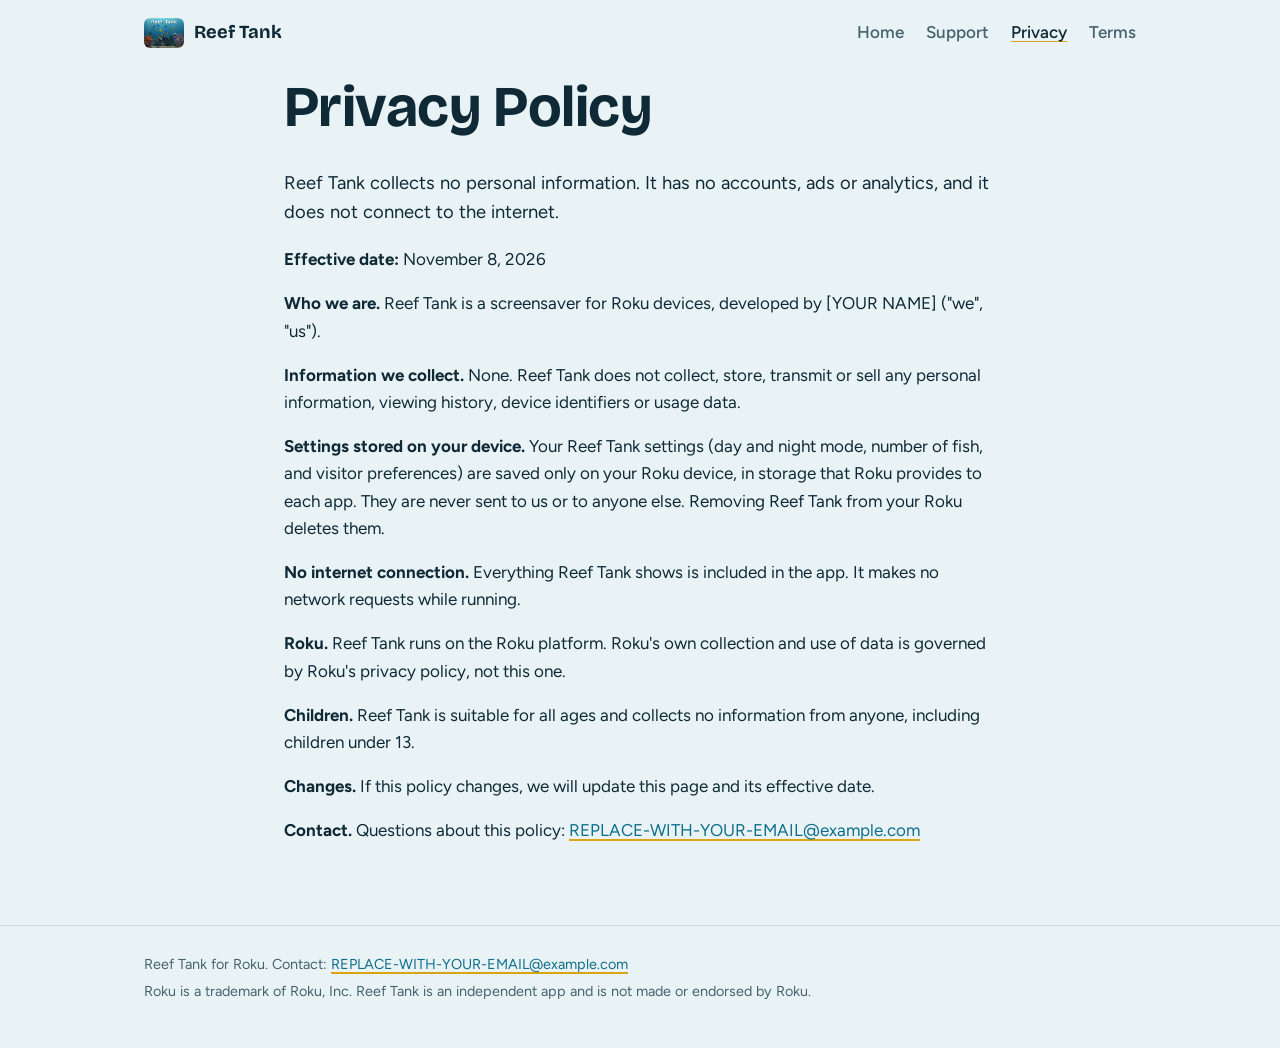
==== privacy.html @ bc829550 "Add files via upload" ====
<!doctype html>
<html lang="en">
<head>
<meta charset="utf-8">
<meta name="viewport" content="width=device-width, initial-scale=1">
<title>Privacy Policy - Reef Tank</title>
<meta name="description" content="Reef Tank collects no personal information.">
<link rel="icon" href="images/icon.jpg">
<link rel="preconnect" href="https://fonts.googleapis.com">
<link rel="preconnect" href="https://fonts.gstatic.com" crossorigin>
<link href="https://fonts.googleapis.com/css2?family=Bricolage+Grotesque:opsz,wght@12..96,600;12..96,700&family=Figtree:wght@400;550;650&display=swap" rel="stylesheet">
<link rel="stylesheet" href="styles.css">
</head>
<body>
<nav class="nav" aria-label="Site"><a class="brand" href="index.html"><img src="images/icon.jpg" alt="">Reef Tank</a><a href="index.html">Home</a><a href="support.html">Support</a><a href="privacy.html" aria-current="page">Privacy</a><a href="terms.html">Terms</a></nav>
<main class="legal">
<h1>Privacy Policy</h1>
<p class="lead">Reef Tank collects no personal information. It has no accounts, ads or analytics, and it does not connect to the internet.</p>
<p><strong>Effective date:</strong> November 8, 2026</p>
<p><strong>Who we are.</strong> Reef Tank is a screensaver for Roku devices, developed by [YOUR NAME] ("we", "us").</p>
<p><strong>Information we collect.</strong> None. Reef Tank does not collect, store, transmit or sell any personal information, viewing history, device identifiers or usage data.</p>
<p><strong>Settings stored on your device.</strong> Your Reef Tank settings (day and night mode, number of fish, and visitor preferences) are saved only on your Roku device, in storage that Roku provides to each app. They are never sent to us or to anyone else. Removing Reef Tank from your Roku deletes them.</p>
<p><strong>No internet connection.</strong> Everything Reef Tank shows is included in the app. It makes no network requests while running.</p>
<p><strong>Roku.</strong> Reef Tank runs on the Roku platform. Roku's own collection and use of data is governed by Roku's privacy policy, not this one.</p>
<p><strong>Children.</strong> Reef Tank is suitable for all ages and collects no information from anyone, including children under 13.</p>
<p><strong>Changes.</strong> If this policy changes, we will update this page and its effective date.</p>
<p><strong>Contact.</strong> Questions about this policy: <a href="mailto:REPLACE-WITH-YOUR-EMAIL@example.com">REPLACE-WITH-YOUR-EMAIL@example.com</a></p>
</main>
<footer><div><p>Reef Tank for Roku. Contact: <a href="mailto:REPLACE-WITH-YOUR-EMAIL@example.com">REPLACE-WITH-YOUR-EMAIL@example.com</a></p><p>Roku is a trademark of Roku, Inc. Reef Tank is an independent app and is not made or endorsed by Roku.</p></div></footer>
</body>
</html>
---- styles.css ----
:root {
  --bg: #e9f3f5;
  --surface: #ffffff;
  --ink: #0f2a36;
  --muted: #47636e;
  --line: #c7dde3;
  --link: #0e6e8c;
  --gold: #d9a514;
  color-scheme: light;
}
@media (prefers-color-scheme: dark) {
  :root {
    --bg: #07202c;
    --surface: #0c2c3b;
    --ink: #dcedf1;
    --muted: #9bb9c2;
    --line: #1d4556;
    --link: #8fd3e0;
    --gold: #f2c230;
    color-scheme: dark;
  }
}
* { box-sizing: border-box; }
html { -webkit-text-size-adjust: 100%; }
body {
  margin: 0;
  background: var(--bg);
  color: var(--ink);
  font: 17px/1.6 "Figtree", system-ui, -apple-system, "Segoe UI", Roboto, sans-serif;
}
h1, h2, h3 { font-family: "Bricolage Grotesque", "Figtree", system-ui, sans-serif; line-height: 1.15; margin: 0 0 0.5em; }
h1 { font-size: clamp(2.2rem, 6vw, 3.6rem); font-weight: 700; letter-spacing: -0.01em; }
h2 { font-size: 1.6rem; font-weight: 650; margin-top: 2.2em; }
h3 { font-size: 1.15rem; font-weight: 650; margin-top: 1.6em; }
p, li { max-width: 68ch; }
a { color: var(--link); text-decoration-color: var(--gold); text-decoration-thickness: 2px; text-underline-offset: 3px; }
a:hover { text-decoration-color: var(--link); }
a:focus-visible { outline: 3px solid var(--gold); outline-offset: 3px; border-radius: 2px; }

.nav { max-width: 1040px; margin: 0 auto; padding: 18px 24px; display: flex; align-items: center; gap: 22px; flex-wrap: wrap; }
.nav .brand { display: flex; align-items: center; gap: 10px; font-family: "Bricolage Grotesque", sans-serif; font-weight: 700; font-size: 1.15rem; color: var(--ink); text-decoration: none; margin-right: auto; }
.nav .brand img { width: 40px; height: 30px; object-fit: cover; border-radius: 6px; }
.nav a:not(.brand) { text-decoration: none; color: var(--muted); font-weight: 550; }
.nav a[aria-current="page"] { color: var(--ink); text-decoration: underline; text-decoration-color: var(--gold); }

/* the tank itself is the hero: a framed pane of water with the title floating in it */
.tank { max-width: 1040px; margin: 4px auto 0; padding: 0 24px; }
.tank figure { position: relative; margin: 0; border-radius: 18px; overflow: hidden; box-shadow: 0 0 0 1px var(--line), 0 24px 60px -30px rgba(4, 30, 44, 0.55); }
.tank img { display: block; width: 100%; height: auto; }
.tank figcaption { position: absolute; left: 0; right: 0; top: 0; padding: clamp(18px, 4vw, 44px) clamp(18px, 4vw, 44px) clamp(40px, 8vw, 90px); color: #f3fbfd; text-shadow: 0 2px 18px rgba(2, 24, 36, 0.6); background: linear-gradient(to bottom, rgba(4, 34, 50, 0.62), rgba(4, 34, 50, 0.32) 60%, rgba(4, 34, 50, 0)); }
.tank figcaption p { font-size: clamp(1rem, 2vw, 1.25rem); max-width: 34ch; margin: 0; }
.tank h1 { color: #f6fcfd; }

main { max-width: 1040px; margin: 0 auto; padding: 8px 24px 64px; }
.lead { font-size: 1.15rem; color: var(--ink); }
.shots { display: grid; grid-template-columns: repeat(auto-fit, minmax(280px, 1fr)); gap: 18px; margin: 1.4em 0 0; padding: 0; list-style: none; }
.shots li { max-width: none; margin: 0; }
.shots img { width: 100%; height: auto; display: block; border-radius: 12px; box-shadow: 0 0 0 1px var(--line); }
.shots span { display: block; margin-top: 8px; color: var(--muted); font-size: 0.95rem; }
.cast { padding-left: 1.2em; }
.cast li { margin: 0.25em 0; }
.steps li { margin: 0.4em 0; }
.legal { max-width: 760px; }
.legal p strong { color: var(--ink); }
.contact { background: var(--surface); border: 1px solid var(--line); border-radius: 14px; padding: 18px 22px; max-width: 560px; }
.contact a { font-weight: 650; font-size: 1.1rem; }
footer { border-top: 1px solid var(--line); color: var(--muted); font-size: 0.9rem; }
footer div { max-width: 1040px; margin: 0 auto; padding: 22px 24px 40px; }
footer p { margin: 0.3em 0; max-width: none; }
@media (prefers-reduced-motion: reduce) { * { scroll-behavior: auto !important; } }
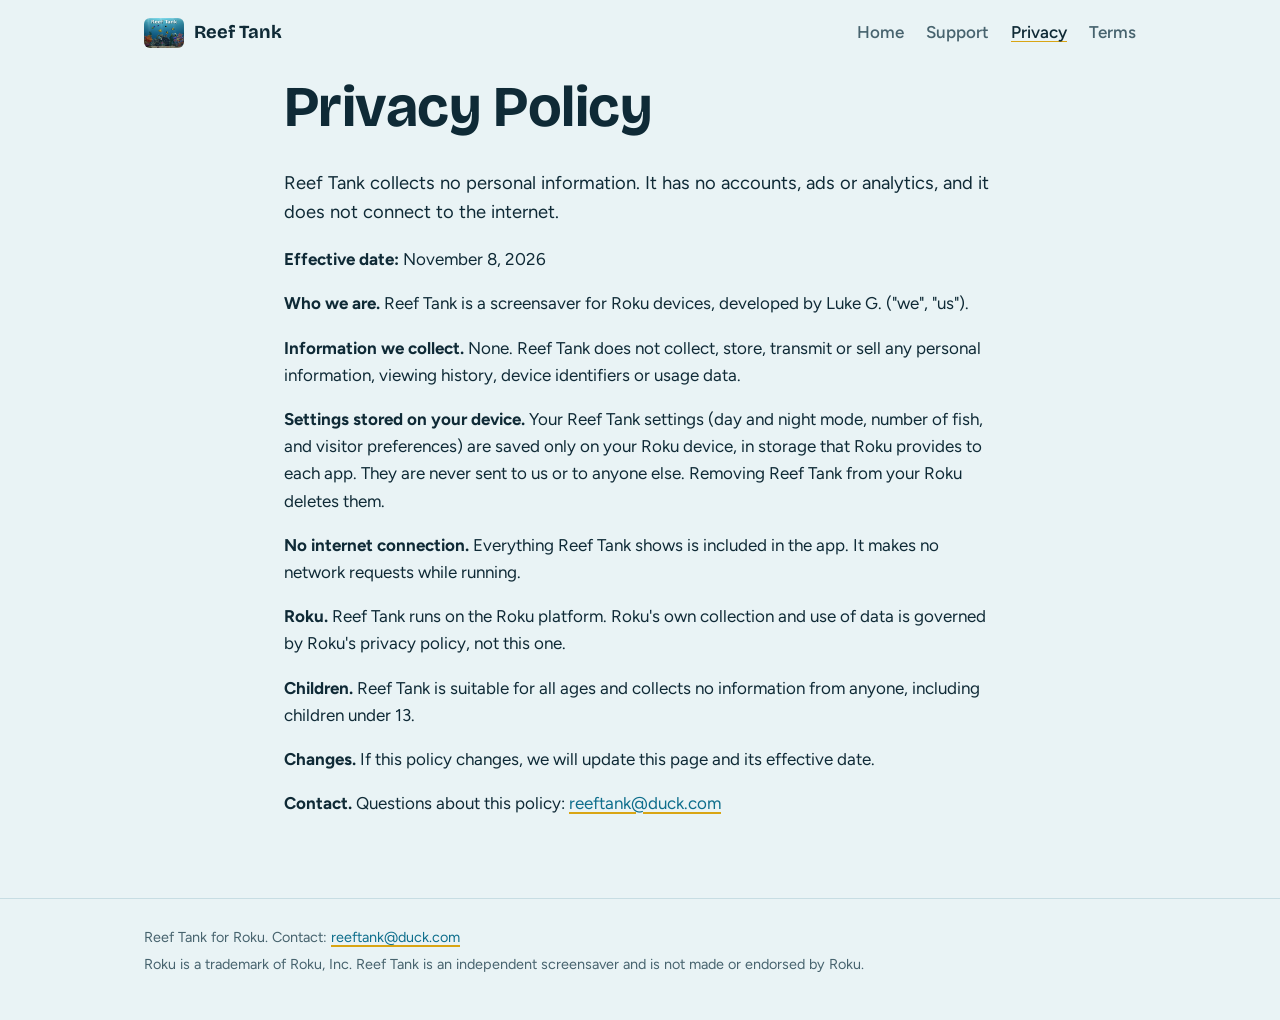
==== commit 5340bdd8: "Add files via upload" ====
--- a/privacy.html
+++ b/privacy.html
@@ -17,15 +17,15 @@
 <h1>Privacy Policy</h1>
 <p class="lead">Reef Tank collects no personal information. It has no accounts, ads or analytics, and it does not connect to the internet.</p>
 <p><strong>Effective date:</strong> November 8, 2026</p>
-<p><strong>Who we are.</strong> Reef Tank is a screensaver for Roku devices, developed by [YOUR NAME] ("we", "us").</p>
+<p><strong>Who we are.</strong> Reef Tank is a screensaver for Roku devices, developed by Luke G. ("we", "us").</p>
 <p><strong>Information we collect.</strong> None. Reef Tank does not collect, store, transmit or sell any personal information, viewing history, device identifiers or usage data.</p>
 <p><strong>Settings stored on your device.</strong> Your Reef Tank settings (day and night mode, number of fish, and visitor preferences) are saved only on your Roku device, in storage that Roku provides to each app. They are never sent to us or to anyone else. Removing Reef Tank from your Roku deletes them.</p>
 <p><strong>No internet connection.</strong> Everything Reef Tank shows is included in the app. It makes no network requests while running.</p>
 <p><strong>Roku.</strong> Reef Tank runs on the Roku platform. Roku's own collection and use of data is governed by Roku's privacy policy, not this one.</p>
 <p><strong>Children.</strong> Reef Tank is suitable for all ages and collects no information from anyone, including children under 13.</p>
 <p><strong>Changes.</strong> If this policy changes, we will update this page and its effective date.</p>
-<p><strong>Contact.</strong> Questions about this policy: <a href="mailto:REPLACE-WITH-YOUR-EMAIL@example.com">REPLACE-WITH-YOUR-EMAIL@example.com</a></p>
+<p><strong>Contact.</strong> Questions about this policy: <a href="mailto:reeftank@duck.com">reeftank@duck.com</a></p>
 </main>
-<footer><div><p>Reef Tank for Roku. Contact: <a href="mailto:REPLACE-WITH-YOUR-EMAIL@example.com">REPLACE-WITH-YOUR-EMAIL@example.com</a></p><p>Roku is a trademark of Roku, Inc. Reef Tank is an independent app and is not made or endorsed by Roku.</p></div></footer>
+<footer><div><p>Reef Tank for Roku. Contact: <a href="mailto:reeftank@duck.com">reeftank@duck.com</a></p><p>Roku is a trademark of Roku, Inc. Reef Tank is an independent screensaver and is not made or endorsed by Roku.</p></div></footer>
 </body>
 </html>
